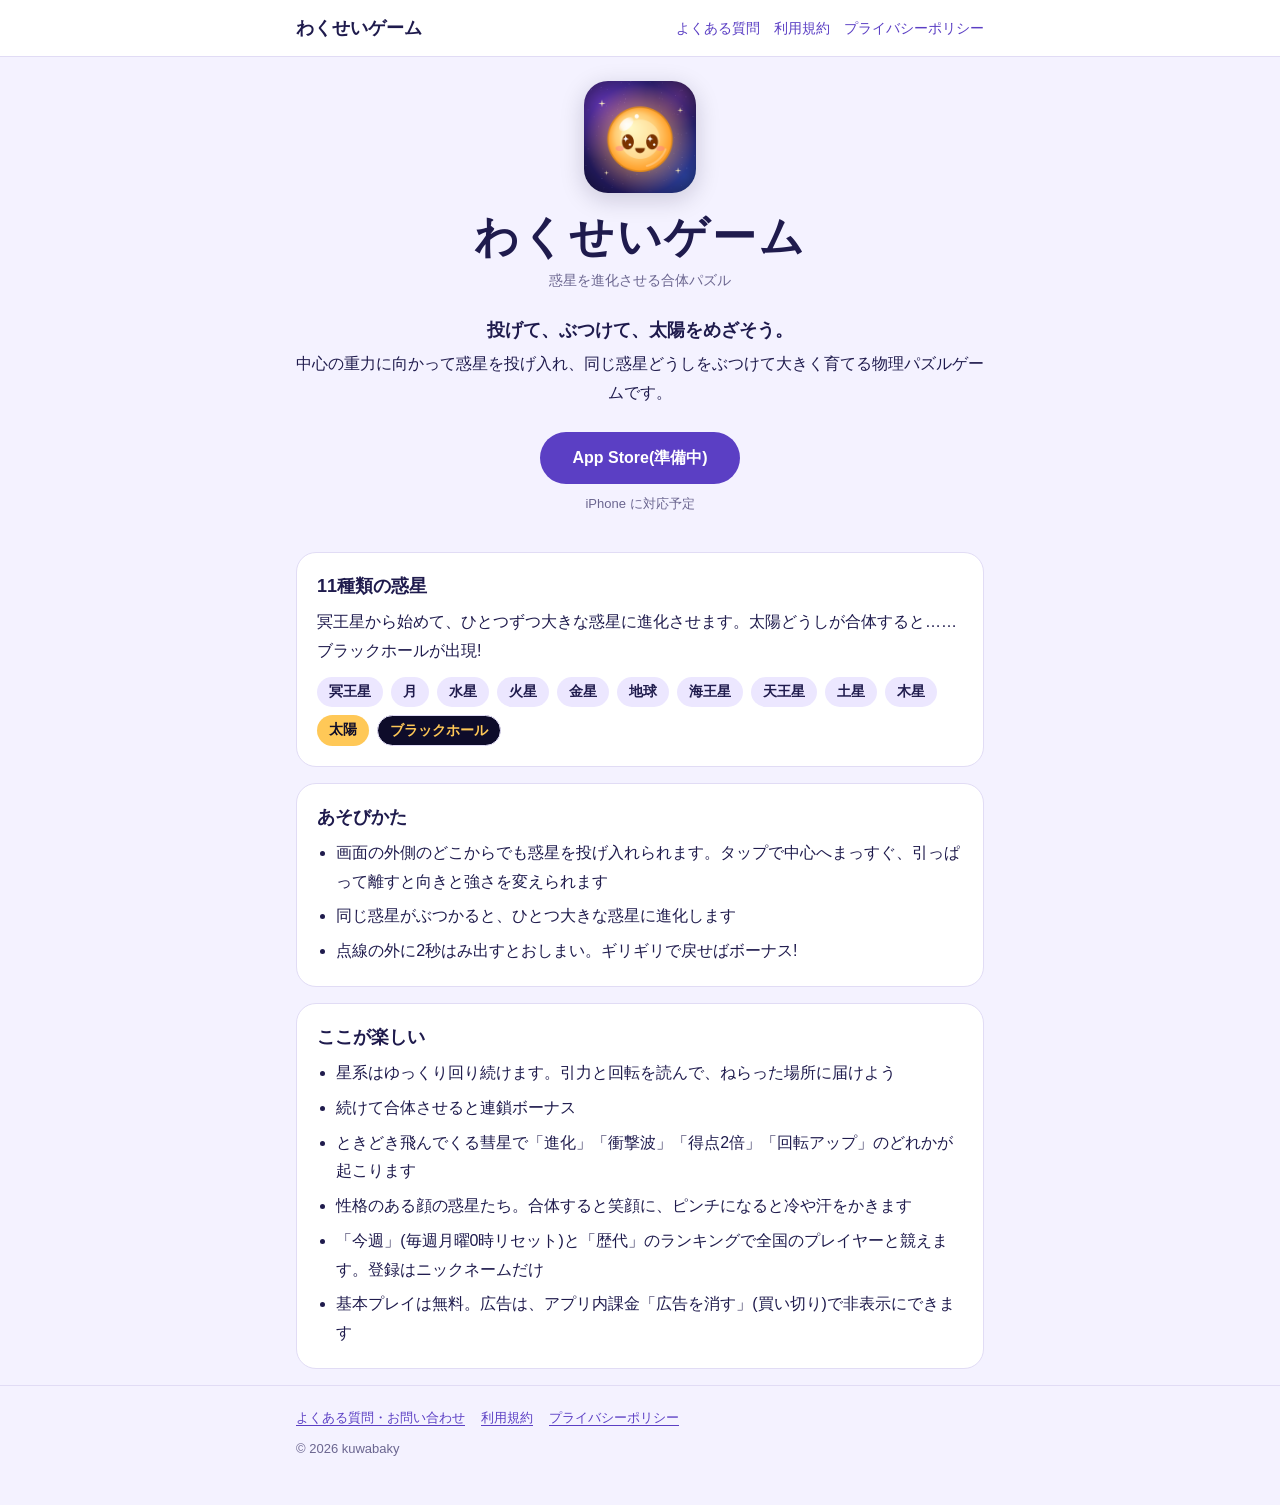
==== index.html @ 05a175d3 "公開ページ（サポート・利用規約・プライバシーポリシー） Co-Authored-By: Claude Opus 5.5 <noreply@anthropic.com>" ====
<!doctype html>
<html lang="ja">
<head>
  <meta charset="utf-8">
  <meta name="viewport" content="width=device-width, initial-scale=1">
  <title>わくせいゲーム - 惑星を進化させる合体パズル</title>
  <meta name="description" content="惑星を投げ入れて、同じ惑星どうしを合体させる物理パズル「わくせいゲーム」の公式サイトです。">
  <meta name="theme-color" content="#f4f2ff" media="(prefers-color-scheme: light)">
  <meta name="theme-color" content="#0e0c2a" media="(prefers-color-scheme: dark)">
  <link rel="icon" href="icon.png">
  <link rel="apple-touch-icon" href="icon.png">
  <link rel="stylesheet" href="style.css">
</head>
<body>
  <header class="site-header">
    <div class="wrap">
      <a class="brand" href="./">わくせいゲーム</a>
      <nav class="site-nav" aria-label="サイト内">
        <a href="support.html">よくある質問</a>
        <a href="terms.html">利用規約</a>
        <a href="privacy.html">プライバシーポリシー</a>
      </nav>
    </div>
  </header>

  <main class="wrap">
    <section class="hero">
      <img class="app-icon" src="icon.png" alt="わくせいゲームのアイコン" width="112" height="112">
      <p class="logo">わくせいゲーム</p>
      <p class="reading">惑星を進化させる合体パズル</p>
      <p class="pitch">投げて、ぶつけて、太陽をめざそう。</p>
      <p>中心の重力に向かって惑星を投げ入れ、同じ惑星どうしをぶつけて大きく育てる物理パズルゲームです。</p>
      <div class="stores">
        <a class="store-link" href="#">App Store(準備中)</a>
      </div>
      <p class="note">iPhone に対応予定</p>
    </section>

    <section class="card">
      <h2>11種類の惑星</h2>
      <p>冥王星から始めて、ひとつずつ大きな惑星に進化させます。太陽どうしが合体すると……ブラックホールが出現!</p>
      <ul class="planets">
        <li>冥王星</li>
        <li>月</li>
        <li>水星</li>
        <li>火星</li>
        <li>金星</li>
        <li>地球</li>
        <li>海王星</li>
        <li>天王星</li>
        <li>土星</li>
        <li>木星</li>
        <li class="sun">太陽</li>
        <li class="bh">ブラックホール</li>
      </ul>
    </section>

    <section class="card">
      <h2>あそびかた</h2>
      <ul class="features">
        <li>画面の外側のどこからでも惑星を投げ入れられます。タップで中心へまっすぐ、引っぱって離すと向きと強さを変えられます</li>
        <li>同じ惑星がぶつかると、ひとつ大きな惑星に進化します</li>
        <li>点線の外に2秒はみ出すとおしまい。ギリギリで戻せばボーナス!</li>
      </ul>
    </section>

    <section class="card">
      <h2>ここが楽しい</h2>
      <ul class="features">
        <li>星系はゆっくり回り続けます。引力と回転を読んで、ねらった場所に届けよう</li>
        <li>続けて合体させると連鎖ボーナス</li>
        <li>ときどき飛んでくる彗星で「進化」「衝撃波」「得点2倍」「回転アップ」のどれかが起こります</li>
        <li>性格のある顔の惑星たち。合体すると笑顔に、ピンチになると冷や汗をかきます</li>
        <li>「今週」(毎週月曜0時リセット)と「歴代」のランキングで全国のプレイヤーと競えます。登録はニックネームだけ</li>
        <li>基本プレイは無料。広告は、アプリ内課金「広告を消す」(買い切り)で非表示にできます</li>
      </ul>
    </section>
  </main>

  <footer class="site-footer">
    <div class="wrap">
      <nav aria-label="フッター">
        <a href="support.html">よくある質問・お問い合わせ</a>
        <a href="terms.html">利用規約</a>
        <a href="privacy.html">プライバシーポリシー</a>
      </nav>
      <p>&copy; 2026 kuwabaky</p>
    </div>
  </footer>
</body>
</html>
---- style.css ----
/* わくせいゲーム サイト共通スタイル。配色はゲームの宇宙(#0e0c2a)・金(#ffc857)・紫に合わせる。 */
/* TODO: アプリ側のテーマ色が確定したら、値をそろえる */

:root {
  --bg: #f4f2ff;
  --surface: #ffffff;
  --ink: #1f1b4d;
  --sub: #6b6690;
  --border: #e1dcf5;
  --primary: #5b3fc4;
  --accent: #ffc857;
  --soft: #ece7ff;
  --on-primary: #ffffff;
  --radius: 20px;
  color-scheme: light dark;
}

@media (prefers-color-scheme: dark) {
  :root {
    --bg: #0e0c2a;
    --surface: #1a1742;
    --ink: #ece9ff;
    --sub: #a7a2cf;
    --border: #2d2961;
    --primary: #ffc857;
    --accent: #9b7bff;
    --soft: #25215a;
    --on-primary: #0e0c2a;
  }
}

*,
*::before,
*::after {
  box-sizing: border-box;
}

html {
  -webkit-text-size-adjust: 100%;
}

body {
  margin: 0;
  background: var(--bg);
  color: var(--ink);
  font-family: -apple-system, BlinkMacSystemFont, "Hiragino Sans", "Hiragino Kaku Gothic ProN",
    "Noto Sans JP", "Yu Gothic UI", Meiryo, sans-serif;
  font-size: 16px;
  line-height: 1.8;
  overflow-wrap: anywhere;
}

a {
  color: var(--primary);
  text-underline-offset: 3px;
}

.wrap {
  max-width: 720px;
  margin: 0 auto;
  padding: 0 16px;
}

/* ヘッダー */
.site-header {
  border-bottom: 1px solid var(--border);
  background: var(--surface);
}

.site-header .wrap {
  display: flex;
  flex-wrap: wrap;
  align-items: center;
  justify-content: space-between;
  gap: 8px 16px;
  padding-top: 12px;
  padding-bottom: 12px;
}

.brand {
  color: var(--ink);
  font-weight: 800;
  font-size: 18px;
  text-decoration: none;
}

.brand small {
  color: var(--sub);
  font-weight: 600;
  font-size: 13px;
  margin-left: 6px;
}

.site-nav {
  display: flex;
  flex-wrap: wrap;
  gap: 4px 14px;
  font-size: 14px;
}

.site-nav a {
  text-decoration: none;
}

.site-nav a[aria-current="page"] {
  color: var(--ink);
  font-weight: 700;
}

/* 本文 */
main {
  padding: 32px 0 48px;
}

h1 {
  font-size: 26px;
  line-height: 1.4;
  margin: 0 0 8px;
}

h2 {
  font-size: 18px;
  line-height: 1.5;
  margin: 32px 0 8px;
}

p {
  margin: 0 0 12px;
}

.meta {
  color: var(--sub);
  font-size: 14px;
  margin-bottom: 24px;
}

.card {
  background: var(--surface);
  border: 1px solid var(--border);
  border-radius: var(--radius);
  padding: 20px;
  margin: 16px 0;
}

.card > h2:first-child {
  margin-top: 0;
}

.placeholder {
  background: var(--soft);
  border-radius: 6px;
  padding: 0 4px;
}

main ul,
main ol {
  padding-left: 1.4em;
  margin: 0 0 12px;
}

/* 表(プライバシーポリシー) */
.table-scroll {
  overflow-x: auto;
  margin: 0 0 16px;
}

table {
  width: 100%;
  border-collapse: collapse;
  font-size: 14px;
  line-height: 1.6;
}

th,
td {
  text-align: left;
  vertical-align: top;
  padding: 8px 10px;
  border-bottom: 1px solid var(--border);
}

th {
  background: var(--soft);
  font-weight: 700;
  white-space: nowrap;
}

/* トップページ */
.hero {
  text-align: center;
  padding: 24px 0 8px;
}

.hero .app-icon {
  display: block;
  width: 112px;
  height: 112px;
  margin: 0 auto 16px;
  border-radius: 24px;
  background: var(--soft);
  box-shadow: 0 6px 24px rgba(14, 12, 42, 0.18);
}

.hero .logo {
  font-size: 44px;
  font-weight: 800;
  letter-spacing: 0.06em;
  margin: 0;
  line-height: 1.25;
}

.hero .reading {
  color: var(--sub);
  font-size: 14px;
  margin: 4px 0 20px;
}

.hero .pitch {
  font-size: 18px;
  font-weight: 700;
  margin-bottom: 4px;
}

.stores {
  display: flex;
  flex-wrap: wrap;
  justify-content: center;
  gap: 12px;
  margin: 24px 0 8px;
}

.store-link {
  display: inline-block;
  min-width: 200px;
  padding: 12px 20px;
  border-radius: 999px;
  background: var(--primary);
  color: var(--on-primary);
  font-weight: 700;
  text-align: center;
  text-decoration: none;
}

.note {
  color: var(--sub);
  font-size: 13px;
}

/* 惑星の並び */
.planets {
  list-style: none;
  padding: 0;
  margin: 0;
  display: flex;
  flex-wrap: wrap;
  gap: 8px;
}

.planets li {
  padding: 2px 12px;
  border-radius: 999px;
  background: var(--soft);
  font-size: 14px;
  font-weight: 700;
}

.planets li.sun {
  background: var(--accent);
  color: #0e0c2a;
}

.planets li.bh {
  background: #0e0c2a;
  color: #ffc857;
  border: 1px solid var(--border);
}

.features {
  padding-left: 1.2em;
  margin: 0;
}

.features li + li {
  margin-top: 6px;
}

/* よくある質問 */
.faq details {
  background: var(--surface);
  border: 1px solid var(--border);
  border-radius: var(--radius);
  padding: 14px 20px;
  margin: 12px 0;
}

.faq summary {
  cursor: pointer;
  font-weight: 700;
  list-style-position: outside;
}

.faq details[open] summary {
  margin-bottom: 8px;
}

/* フッター */
.site-footer {
  border-top: 1px solid var(--border);
  color: var(--sub);
  font-size: 13px;
  padding: 20px 0 32px;
}

.site-footer nav {
  display: flex;
  flex-wrap: wrap;
  gap: 4px 16px;
  margin-bottom: 8px;
}
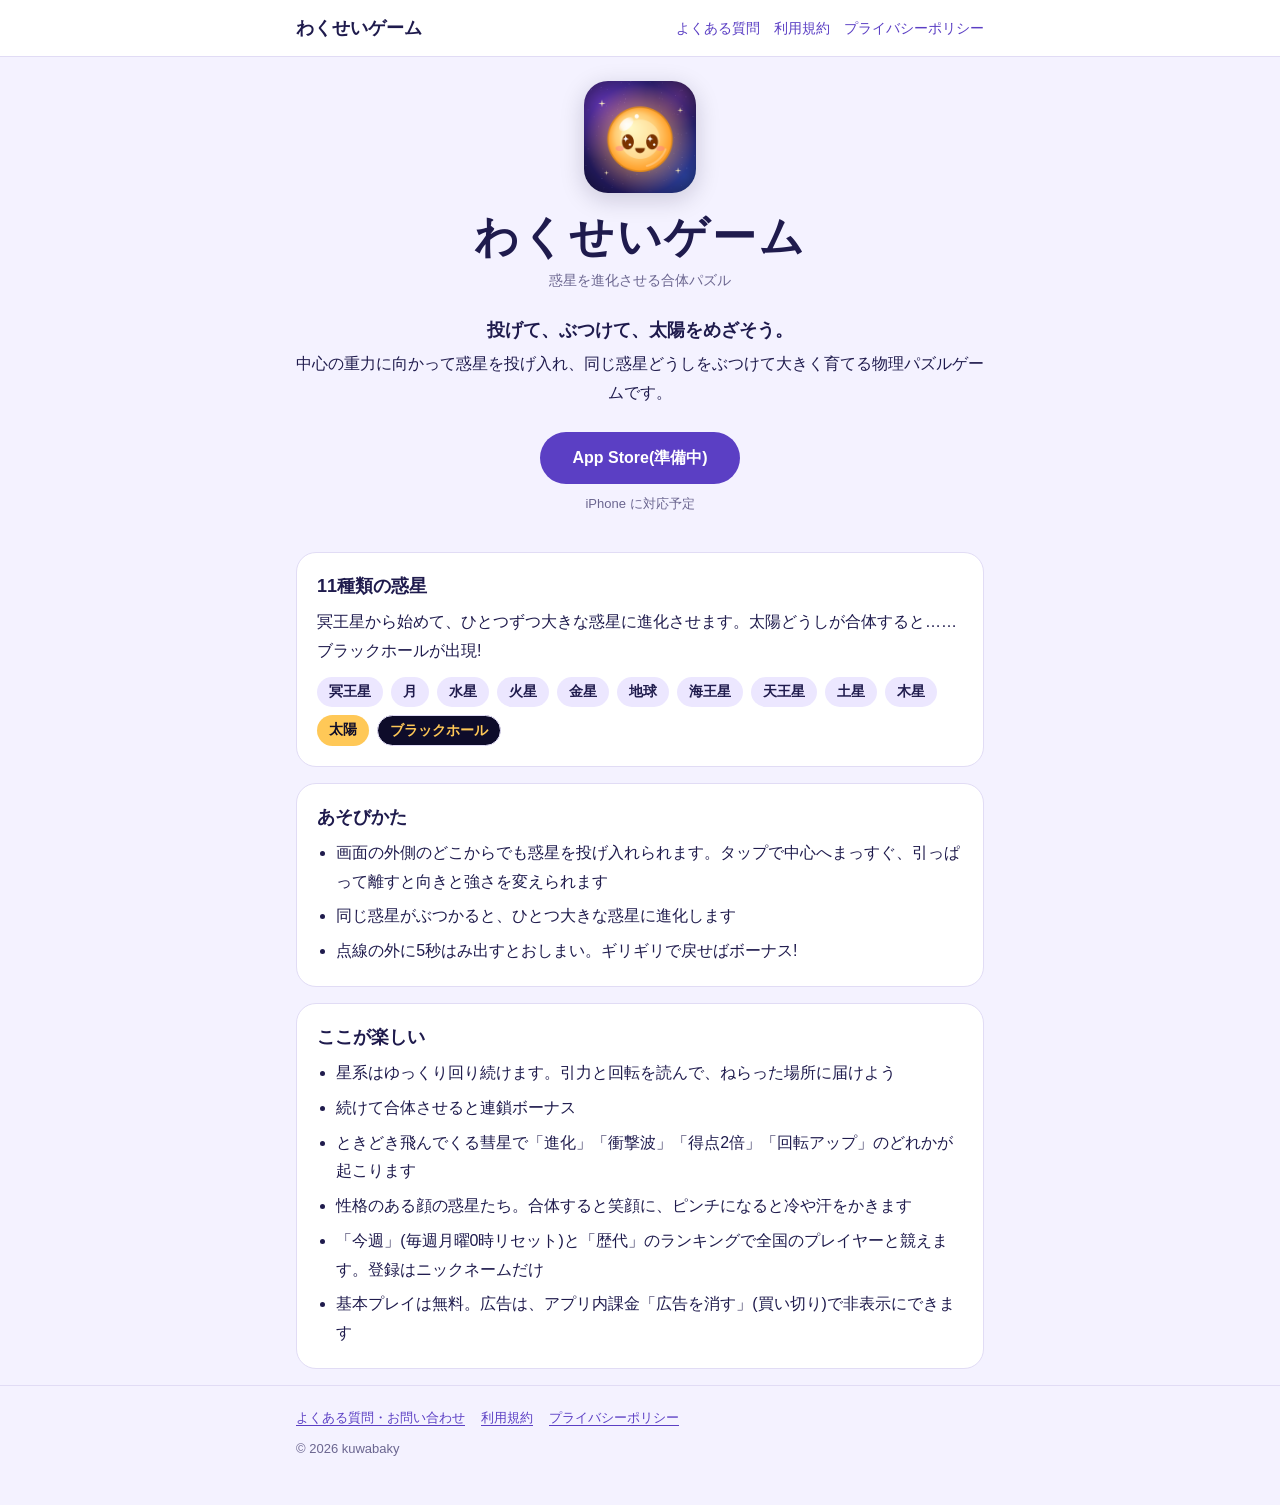
==== commit f6baa8b6: "遊び方：点線の外の猶予を5秒に Co-Authored-By: Claude Opus 5.5 <noreply@anthropic.com>" ====
--- a/index.html
+++ b/index.html
@@ -60,7 +60,7 @@
       <ul class="features">
         <li>画面の外側のどこからでも惑星を投げ入れられます。タップで中心へまっすぐ、引っぱって離すと向きと強さを変えられます</li>
         <li>同じ惑星がぶつかると、ひとつ大きな惑星に進化します</li>
-        <li>点線の外に2秒はみ出すとおしまい。ギリギリで戻せばボーナス!</li>
+        <li>点線の外に5秒はみ出すとおしまい。ギリギリで戻せばボーナス!</li>
       </ul>
     </section>
 
